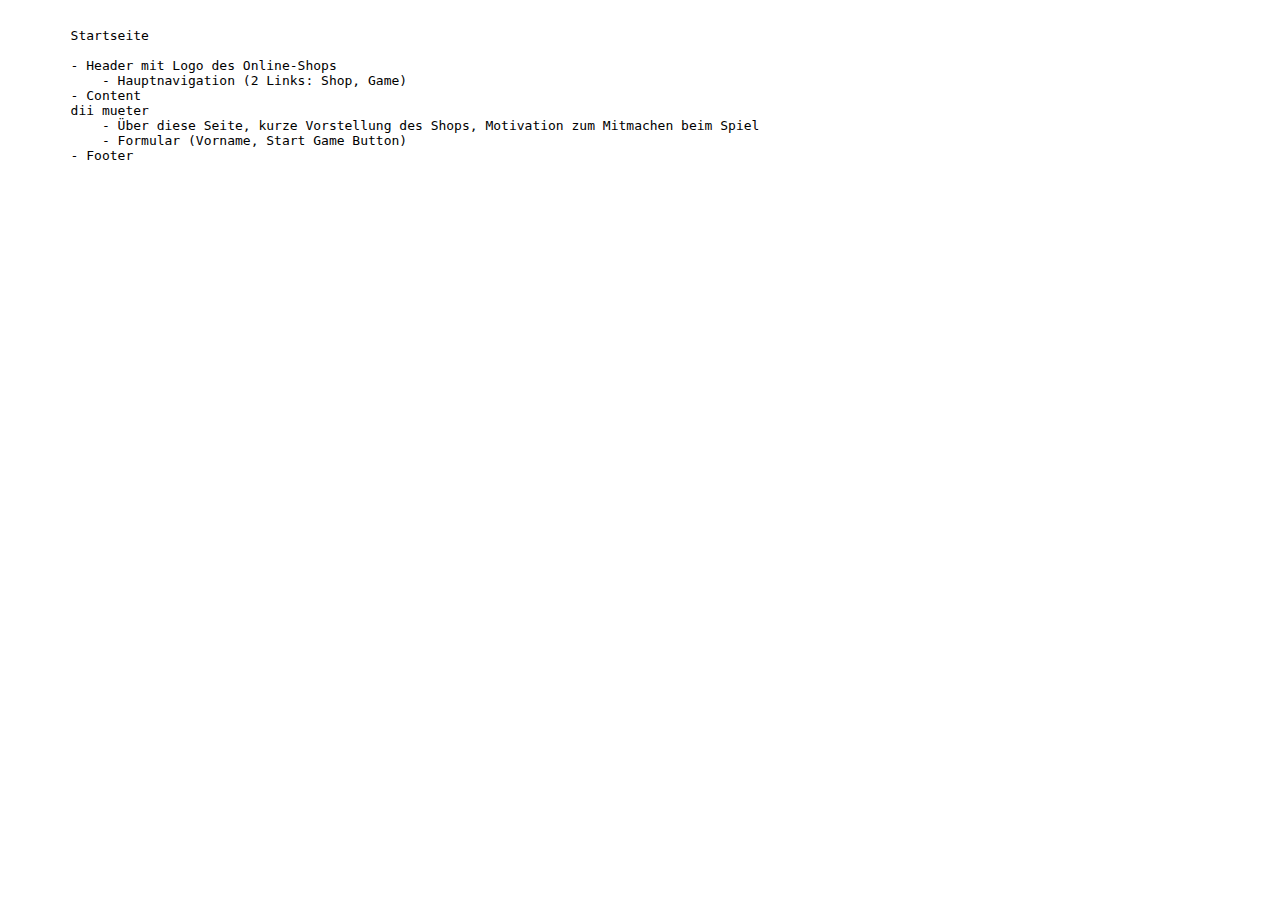
==== index.html @ 7c40cebf "Update index.html" ====
<!DOCTYPE html>
<html lang="en">

  <head>
    <meta charset="UTF-8">
    <meta name="viewport" content="width=device-width, initial-scale=1.0">
    <title>Online-Shop X</title>

  </head>

  <body>
    <pre> 
        Startseite 
        
        - Header mit Logo des Online-Shops 
            - Hauptnavigation (2 Links: Shop, Game)
        - Content 
        dii mueter
            - Über diese Seite, kurze Vorstellung des Shops, Motivation zum Mitmachen beim Spiel
            - Formular (Vorname, Start Game Button) 
        - Footer
        
    </pre>         


  </body>

</html>
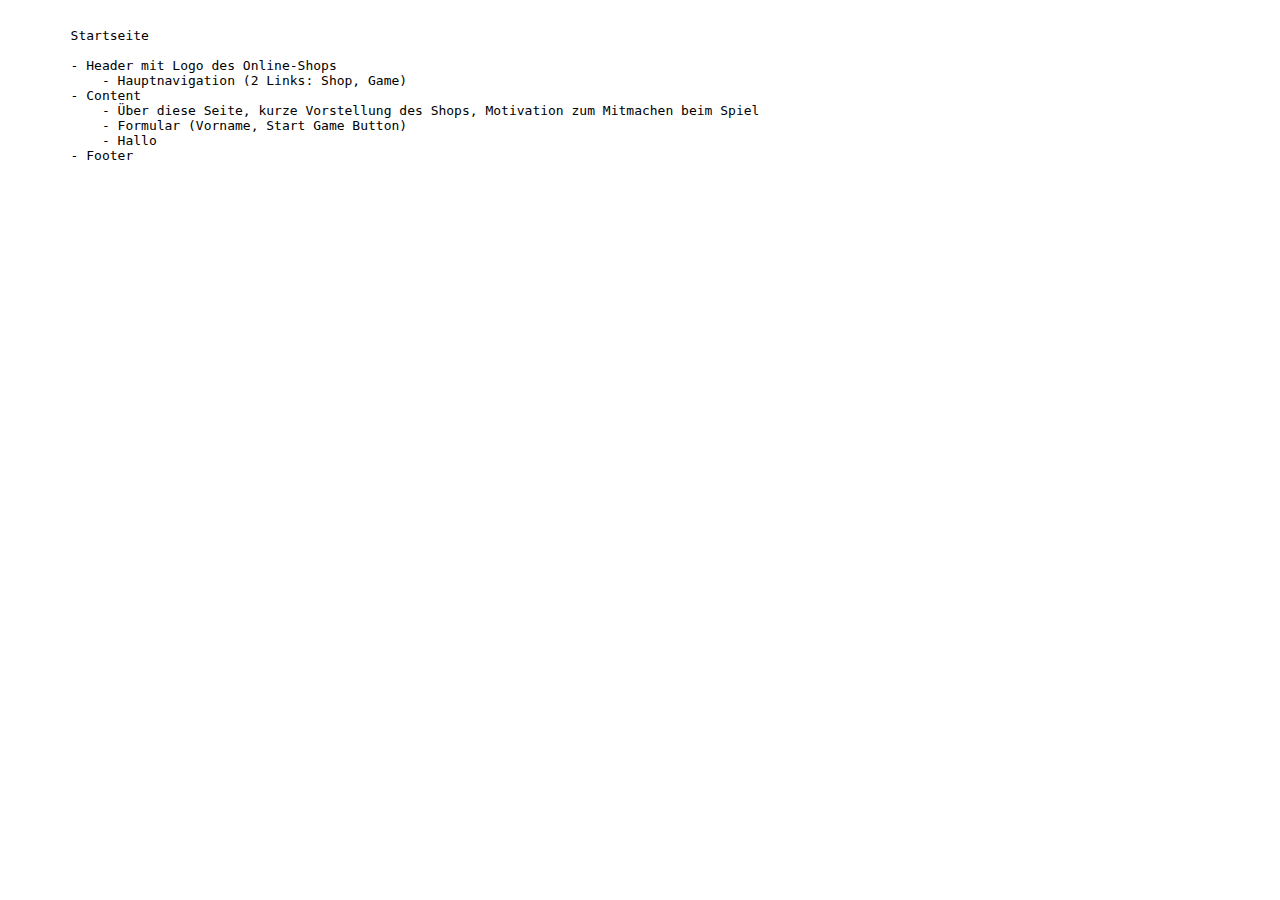
==== commit 963000e0: "Update index.html" ====
--- a/index.html
+++ b/index.html
@@ -16,9 +16,9 @@
         - Header mit Logo des Online-Shops 
             - Hauptnavigation (2 Links: Shop, Game)
         - Content 
-        dii mueter
             - Über diese Seite, kurze Vorstellung des Shops, Motivation zum Mitmachen beim Spiel
             - Formular (Vorname, Start Game Button) 
+            - Hallo 
         - Footer
         
     </pre>         
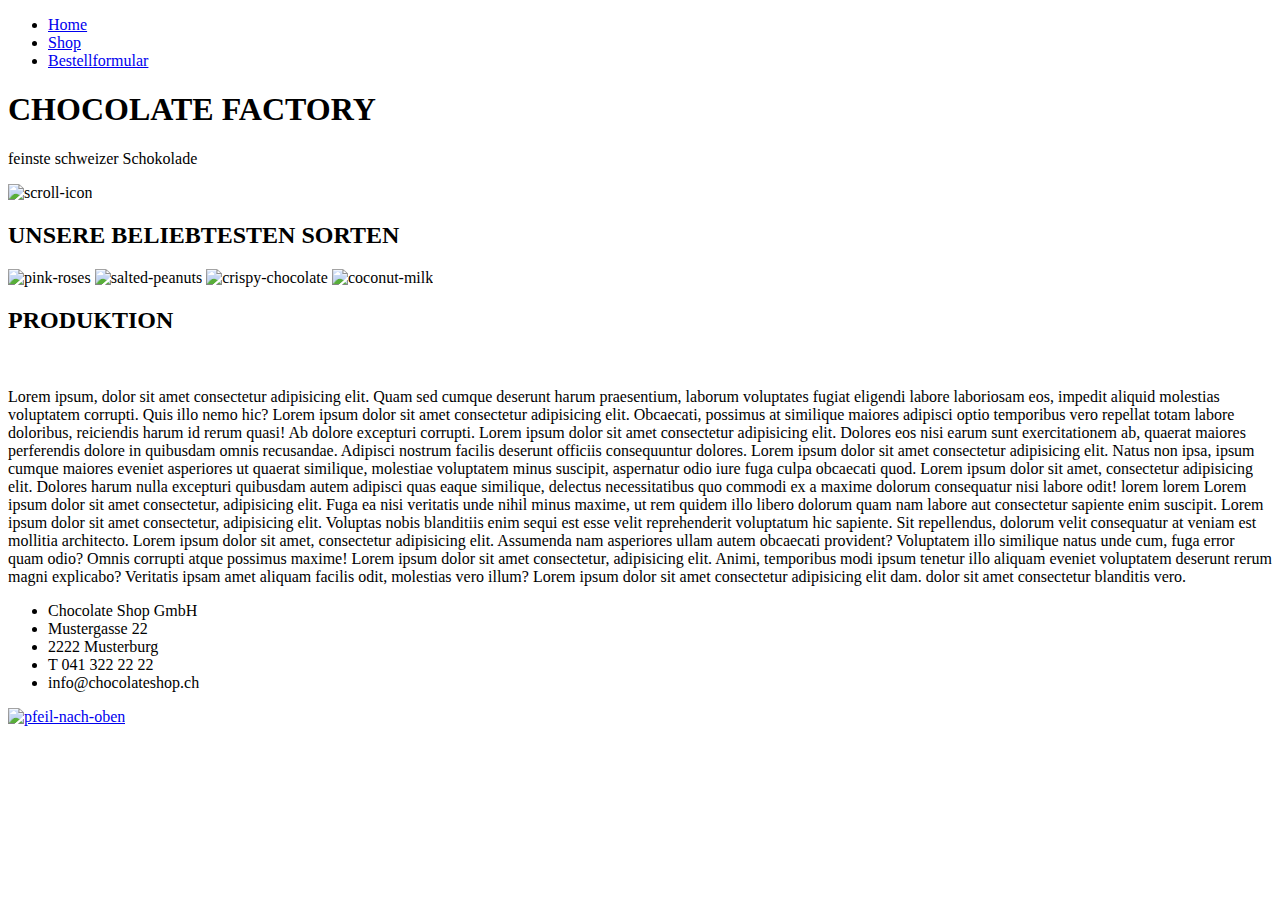
==== commit 8758cc5e: "Update index.html" ====
--- a/index.html
+++ b/index.html
@@ -1,32 +1,95 @@
+<!DOCTYPE html>
+<html lang="de">
 
-<!DOCTYPE html>
-<html lang="en">
+<head>
+    <meta charset="UTF-8">
+    <meta http-equiv="X-UA-Compatible" content="IE=edge">
+    <meta name="viewport" content="width=device-width, initial-scale=1.0">
+    <!--Verlinkung des CSS files-->
+    <link href="CSS/style.css" rel="stylesheet">
+    <title>Chocolate Shop</title>
+</head>
 
-  <head>
-    <meta charset="UTF-8">
-    <meta name="viewport" content="width=device-width, initial-scale=1.0">
-    <title>Online-Shop X</title>
+<body>
+    <!--Aufbau des Headers-->
+    <header>
 
-  </head>
+        <!--Aufbau der Navigation-->
+        <nav class="navigation">
+            <ul class="navigation-liste">
+                <li><a href="index.html" id="hier">Home</a></li>
+                <li><a href="shop.html">Shop</a></li>
+                <li><a href="formular.html">Bestellformular</a></li>
+            </ul>
+        </nav>
+        <h1>CHOCOLATE FACTORY</h1>
+        <p>feinste schweizer Schokolade</p>
 
-  <body>
-    <pre> 
-        Startseite 
-        
-        - Header mit Logo des Online-Shops 
-            - Hauptnavigation (2 Links: Shop, Game)
-        - Content 
-            - Über diese Seite, kurze Vorstellung des Shops, Motivation zum Mitmachen beim Spiel
-            - Formular (Vorname, Start Game Button) 
-            - Hallo 
-        - Footer
-        
-    </pre>         
+        <img class="pfeil-icon" src="Bilder/scroll-icon.png" alt="scroll-icon" title="nach unten scrollen">
+    </header>
 
+    <!--Aufbau der Sortenvorschau-->
+    <section id="sorten-vorschau">
+        <h2>UNSERE BELIEBTESTEN SORTEN</h2>
+        <div class="sorten-vorschau-inhalt">
+            <img class="bild-bestseller" src="Bilder/pink-rose.png" alt="pink-roses" title="Pink Roses">
+            <img class="bild-bestseller" src="Bilder/salted-peanuts.png" alt="salted-peanuts" title="Salted Peanuts">
+            <img class="bild-bestseller" src="Bilder/crispy-chocolat.png" alt="crispy-chocolate" title="Crispy Chocolate">
+            <img class="bild-bestseller" src="Bilder/coconut-milk.png" alt="coconut-milk" title="Coconut Milk">
+        </div>
+    </section>
 
-  </body>
+    <!--Inhalt des Produktion-Texts auf der Startseite-->
+    <div class="produktion">
+        <h2>PRODUKTION</h2><br>
+        <p>
+            Lorem ipsum, dolor sit amet consectetur adipisicing elit. Quam sed cumque deserunt harum praesentium,
+            laborum voluptates fugiat eligendi labore laboriosam eos, impedit aliquid molestias voluptatem corrupti.
+            Quis illo nemo hic? Lorem ipsum dolor sit amet consectetur adipisicing elit. Obcaecati, possimus at
+            similique
+            maiores adipisci optio temporibus vero repellat totam labore doloribus, reiciendis harum id rerum quasi!
+            Ab dolore excepturi corrupti. Lorem ipsum dolor sit amet consectetur adipisicing elit. Dolores eos nisi
+            earum sunt exercitationem ab, quaerat maiores perferendis dolore in quibusdam omnis recusandae. Adipisci
+            nostrum facilis deserunt officiis consequuntur dolores. Lorem ipsum dolor sit amet consectetur adipisicing
+            elit.
+            Natus non ipsa, ipsum cumque maiores eveniet asperiores ut quaerat similique, molestiae voluptatem minus
+            suscipit,
+            aspernatur odio iure fuga culpa obcaecati quod. Lorem ipsum dolor sit amet, consectetur adipisicing elit.
+            Dolores harum nulla excepturi quibusdam autem adipisci quas eaque similique, delectus necessitatibus quo
+            commodi ex a maxime dolorum consequatur nisi labore odit! lorem lorem Lorem ipsum dolor sit amet
+            consectetur,
+            adipisicing elit. Fuga ea nisi veritatis unde nihil minus maxime, ut rem quidem illo libero dolorum quam nam
+            labore aut consectetur sapiente enim suscipit. Lorem ipsum dolor sit amet consectetur, adipisicing elit.
+            Voluptas
+            nobis blanditiis enim sequi est esse velit reprehenderit voluptatum hic sapiente. Sit repellendus, dolorum
+            velit consequatur at veniam est mollitia architecto. Lorem ipsum dolor sit amet, consectetur adipisicing
+            elit.
+            Assumenda nam asperiores ullam autem obcaecati provident? Voluptatem illo similique natus unde cum, fuga
+            error
+            quam odio? Omnis corrupti atque possimus maxime! Lorem ipsum dolor sit amet consectetur, adipisicing elit.
+            Animi,
+            temporibus modi ipsum tenetur illo aliquam eveniet voluptatem deserunt rerum magni explicabo? Veritatis
+            ipsam
+            amet aliquam facilis odit, molestias vero illum? Lorem ipsum dolor sit amet consectetur adipisicing elit
+            dam.
+            dolor sit amet consectetur blanditis vero.
+        </p>
+    </div>
+
+    <!--Aufbau des Footers-->
+    <footer class="footerinhalt">
+        <ul class="footer-adresse">
+            <li>Chocolate Shop GmbH</li>
+            <li>Mustergasse 22</li>
+            <li>2222 Musterburg</li>
+            <li>T 041 322 22 22</li>
+            <li class="email-footer">info@chocolateshop.ch</li>
+        </ul>
+
+        <!--Icon unten Rechts im Footer um mit einem Klick wieder nach Oben zu gelangen-->
+        <a href="#top" class="pfeil-nach-oben"><img class="pfeil-nach-oben-bild" src="Bilder/pfeil-nach-oben.png"
+                alt="pfeil-nach-oben" title="nach oben"></a>
+    </footer>
+</body>
 
 </html>
-
-
- 
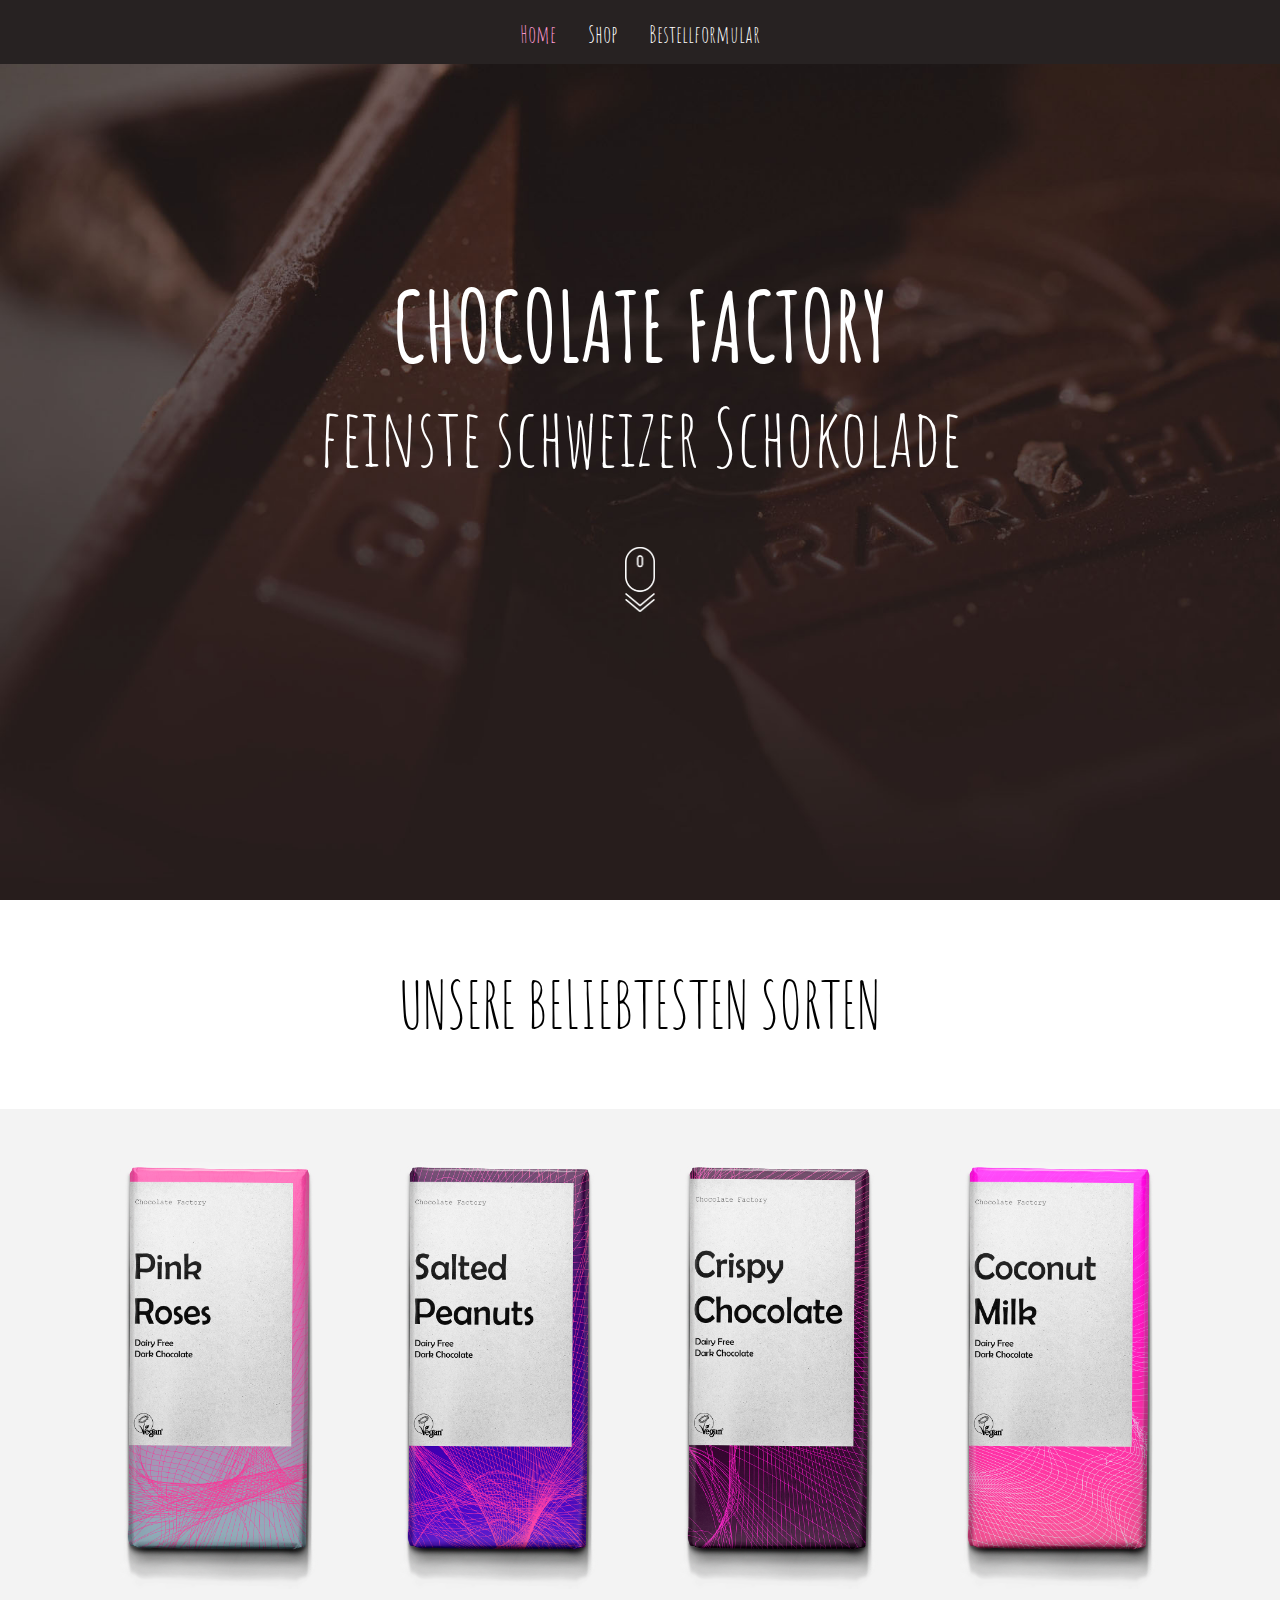
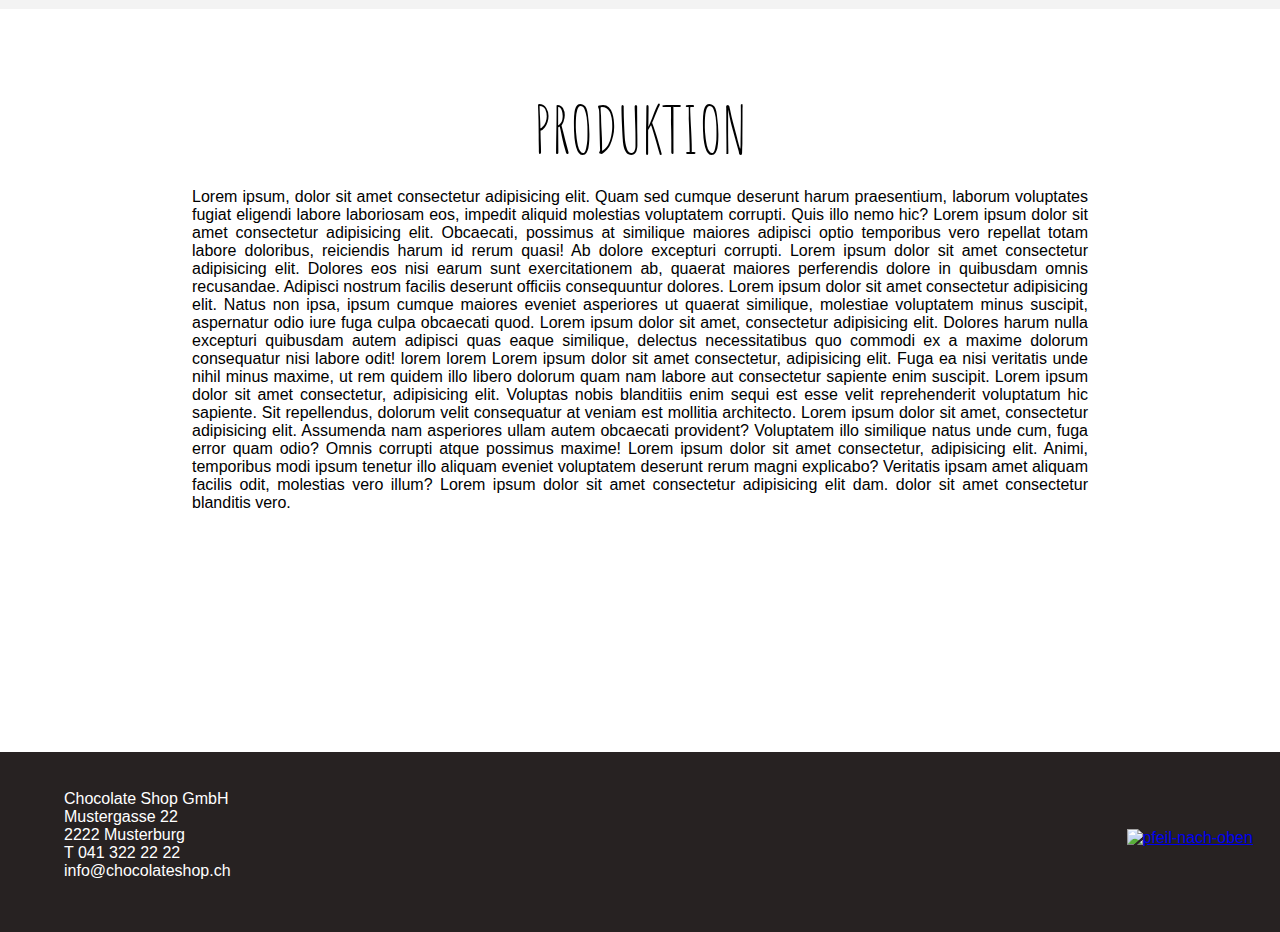
==== commit 53709cec: "Update index.html" ====
--- a/index.html
+++ b/index.html
@@ -6,7 +6,7 @@
     <meta http-equiv="X-UA-Compatible" content="IE=edge">
     <meta name="viewport" content="width=device-width, initial-scale=1.0">
     <!--Verlinkung des CSS files-->
-    <link href="CSS/style.css" rel="stylesheet">
+    <link href="assets/css/style.css" rel="stylesheet">
     <title>Chocolate Shop</title>
 </head>
 
@@ -25,17 +25,17 @@
         <h1>CHOCOLATE FACTORY</h1>
         <p>feinste schweizer Schokolade</p>
 
-        <img class="pfeil-icon" src="Bilder/scroll-icon.png" alt="scroll-icon" title="nach unten scrollen">
+        <img class="pfeil-icon" src="assets/Bilder/scroll-icon.png" alt="scroll-icon" title="nach unten scrollen">
     </header>
 
     <!--Aufbau der Sortenvorschau-->
     <section id="sorten-vorschau">
         <h2>UNSERE BELIEBTESTEN SORTEN</h2>
         <div class="sorten-vorschau-inhalt">
-            <img class="bild-bestseller" src="Bilder/pink-rose.png" alt="pink-roses" title="Pink Roses">
-            <img class="bild-bestseller" src="Bilder/salted-peanuts.png" alt="salted-peanuts" title="Salted Peanuts">
-            <img class="bild-bestseller" src="Bilder/crispy-chocolat.png" alt="crispy-chocolate" title="Crispy Chocolate">
-            <img class="bild-bestseller" src="Bilder/coconut-milk.png" alt="coconut-milk" title="Coconut Milk">
+            <img class="bild-bestseller" src="assets/Bilder/pink-rose.png" alt="pink-roses" title="Pink Roses">
+            <img class="bild-bestseller" src="assets/Bilder/salted-peanuts.png" alt="salted-peanuts" title="Salted Peanuts">
+            <img class="bild-bestseller" src="assets/Bilder/crispy-chocolat.png" alt="crispy-chocolate" title="Crispy Chocolate">
+            <img class="bild-bestseller" src="assets/Bilder/coconut-milk.png" alt="coconut-milk" title="Coconut Milk">
         </div>
     </section>
 
@@ -87,7 +87,7 @@
         </ul>
 
         <!--Icon unten Rechts im Footer um mit einem Klick wieder nach Oben zu gelangen-->
-        <a href="#top" class="pfeil-nach-oben"><img class="pfeil-nach-oben-bild" src="Bilder/pfeil-nach-oben.png"
+        <a href="#top" class="pfeil-nach-oben"><img class="pfeil-nach-oben-bild" src="assets/Bilder/pfeil-nach-oben.png"
                 alt="pfeil-nach-oben" title="nach oben"></a>
     </footer>
 </body>
--- a/assets/css/style.css
+++ b/assets/css/style.css
@@ -0,0 +1,511 @@
+/*importierte Schriftart*/
+@import url('https://fonts.googleapis.com/css2?family=Amatic+SC&family=Tangerine&display=swap');
+
+/*Grundlegendes Styling wenn nichts anderes definiert wird*/
+*{
+    font-family: 'Segoe UI', Tahoma, Geneva, Verdana, sans-serif;
+    margin: 0;
+    padding: 0;
+    border: none;
+}
+
+/*Styling der Titel*/
+h1{
+    font-size: 6rem;
+    font-family: 'Amatic SC', cursive;
+}
+
+h2{
+    font-size: 4rem;
+    font-family: 'Amatic SC', cursive;
+    font-weight: lighter;
+}
+
+/*Styling des Headers*/
+header{
+    background-image: url(../Bilder/titelbild2.jpg);
+    color: white;
+    text-align: center;
+    background-size: cover;
+    height: 1500px;
+}
+
+header h1 {
+    padding-top: 300px;
+}
+
+header p{
+    font-size: 5rem;
+    font-family: 'Amatic SC', cursive;
+}
+
+.pfeil-icon{
+    padding-top: 60px;
+    width: 30px;
+    height: 65px;
+}
+
+/*Styling der Navigation*/
+
+.navigation{
+    position: sticky;
+    top: 0;
+}
+
+.navigation-liste{
+    display: flex;
+    justify-content: center;
+    background-color: rgb(39, 34, 34);
+    height: 4rem;
+}
+
+
+.navigation-liste li{
+    list-style: none;
+    margin-top: 1.2rem;
+    font-size: 1.5rem;
+}
+
+.navigation-liste a{
+    text-decoration: none;
+    text-align: right;
+    color: white;
+    font-family: 'Amatic SC', cursive;
+    padding: 0 1rem 0 1rem
+}
+
+.navigation-liste a:hover{
+    color: rgb(255, 73, 173);
+}
+
+#hier{
+    color: rgb(255, 154, 210)
+}
+
+/*Styling der Sorten Vorschau*/
+#sorten-vorschau h2{
+    padding: 4rem;
+    text-align: center;
+}
+
+.sorten-vorschau-inhalt{
+    display: flex;
+    flex-direction: row;
+    justify-content: center;
+    background-color: #f3f3f3;
+    height: 500px;
+}
+
+.sorten-vorschau-inhalt > img{
+    background-color: #f3f3f3;
+    color: white;    
+    text-align: center;
+    font-size: 30px;
+}
+
+.bild-bestseller{
+    width: 200px;
+    height: 430px;
+    padding: 50px 40px 0 40px;
+}
+
+/*Styling des Produktion-Textes*/
+.produktion{
+    margin: 50px 25% 50% 25%;
+}
+
+.produktion h2{
+    text-align: center;
+    margin-top: 5rem;
+}
+
+.produktion p{
+    text-align: justify;
+}
+
+/*Styling des Footers*/
+.footerinhalt{
+    color: white;
+    background-color: rgb(39, 34, 34);
+    height: 180px;
+    display: flex;
+    flex-direction: row;
+    margin-top: -750px;
+    padding-right: 0;
+}
+
+.footer-adresse{
+    padding: 2.4rem 0 0 4rem;
+}
+
+.footerinhalt li{
+    list-style: none;
+}
+
+.pfeil-nach-oben{
+    padding-left: 80%;
+}
+
+.pfeil-nach-oben-bild{
+    padding-top: 4.8rem;
+    width: 35px;
+    height: 35px;
+}
+
+/*Responsive Design mit media queries*/
+@media screen and (max-width: 1899px){
+
+    header{
+        background-image: url(../Bilder/titelbild2.jpg);
+        color: white;
+        text-align: center;
+        background-size: cover;
+        height: 900px;
+    }
+
+    .produktion{
+        margin: 50px 20% 50% 20%;
+    }
+
+    header h1 {
+        padding-top: 200px;
+    }
+}
+
+
+@media screen and (max-width: 1680px){
+
+    .footerinhalt{
+        color: white;
+        background-color: rgb(39, 34, 34);
+        height: 180px;
+        display: flex;
+        flex-direction: row;
+        margin-top: -600px;
+        padding-right: 0;
+    }
+
+    .pfeil-nach-oben{
+        padding-left: 75%;
+    }
+
+    .produktion{
+        margin: 50px 15% 50% 15%;
+    }
+}
+
+@media screen and (max-width: 1358px){
+    .footerinhalt{
+        color: white;
+        background-color: rgb(39, 34, 34);
+        height: 180px;
+        display: flex;
+        flex-direction: row;
+        margin-top: -400px;
+        padding-right: 0;
+    }
+
+    .pfeil-nach-oben{
+        padding-left: 70%;
+    }
+}
+
+@media screen and (max-width: 1200px){
+    .sorten-vorschau-inhalt img{
+        width: 150px;
+        height: 300px;
+    }
+
+    .sorten-vorschau-inhalt{
+        display: flex;
+        flex-direction: row;
+        justify-content: center;
+        background-color: #f3f3f3;
+        height: 380px;
+    }
+}
+
+@media screen and (max-width: 1070px){
+
+    .pfeil-nach-oben{
+        padding-left: 65%;
+    }
+}
+
+@media screen and (max-width: 905px){
+
+    .pfeil-nach-oben{
+        padding-left: 60%;
+    }
+
+    .footerinhalt{
+        color: white;
+        background-color: rgb(39, 34, 34);
+        height: 180px;
+        display: flex;
+        flex-direction: row;
+        margin-top: -300px;
+        padding-right: 0;
+    }
+
+    .bild-bestseller{
+        width: 200px;
+        height: 430px;
+        padding: 50px 20px 0 20px;
+    }
+}
+
+@media screen and (max-width: 760px){
+    
+    .pfeil-nach-oben{
+        padding-left: 55%;
+    }
+
+    .footerinhalt{
+        color: white;
+        background-color: rgb(39, 34, 34);
+        height: 180px;
+        display: flex;
+        flex-direction: row;
+        margin-top: -200px;
+        padding-right: 0;
+    }
+
+    .bild-bestseller{
+        width: 200px;
+        height: 430px;
+        padding: 50px 40px 0 40px;
+    }
+
+    h1 {
+        font-size: 4rem;
+        font-family: 'Amatic SC', cursive;
+    }
+    
+    header p{
+        font-size: 3rem;
+        font-family: 'Amatic SC', cursive;
+    }
+
+    .produktion{
+        margin: 50px 10% 50% 10%;
+    }
+
+    .sorten-vorschau-inhalt{
+        display: flex;
+        flex-direction: row;
+        justify-content: center;
+        background-color: #f3f3f3;
+        height: 800px;
+        flex-wrap: wrap;
+    }
+
+    h2{
+        font-size: 3rem;
+        font-family: 'Amatic SC', cursive;
+        font-weight: lighter;
+    }
+}
+
+@media screen and (max-width: 666px){
+
+    .pfeil-nach-oben{
+        padding-left: 47%;
+    }
+}
+
+@media screen and (max-width: 539px){
+
+    .pfeil-nach-oben{
+        padding-left: 35%;
+    }
+
+    .bild-bestseller{
+        width: 200px;
+        height: 430px;
+        padding: 50px 30px 0 30px;
+    }
+
+}
+
+@media screen and (max-width: 450px){
+    .produktion p{
+        text-align: justify;
+        font-size: smaller;
+    }
+
+    .navigation-liste a{
+        font-size: 18px;
+    }
+
+    .pfeil-nach-oben{
+        padding-left: 25%;
+    }
+
+    .bild-bestseller{
+        width: 200px;
+        height: 430px;
+        padding: 50px 10px 0 10px;
+    }
+
+    .footerinhalt{
+        color: white;
+        background-color: rgb(39, 34, 34);
+        height: 180px;
+        display: flex;
+        flex-direction: row;
+        margin-top: -100px;
+        padding-right: 0;
+    }
+
+    h1 {
+        font-size: 3.5rem;
+        font-family: 'Amatic SC', cursive;
+    }
+    
+    header p{
+        font-size: 2.5rem;
+        font-family: 'Amatic SC', cursive;
+    }
+
+    h2{
+        font-size: 2.5rem;
+        font-family: 'Amatic SC', cursive;
+        font-weight: lighter;
+    }
+
+    header{
+        background-image: url(../Bilder/titelbild2.jpg);
+        color: white;
+        text-align: center;
+        background-size: cover;
+        height: 823px;
+    }
+
+    header h1 {
+        padding-top: 230px;
+    }
+
+    
+}
+
+@media screen and (max-width: 380px){
+    .footer-adresse{
+        padding: 2.4rem 0 0 2rem;
+    }
+
+    .bild-bestseller{
+        width: 200px;
+        height: 430px;
+        padding: 50px 5px 0 5px;
+    }
+
+    h1 {
+        font-size: 3rem;
+        font-family: 'Amatic SC', cursive;
+    }
+    
+    header p{
+        font-size: 2rem;
+        font-family: 'Amatic SC', cursive;
+    }
+
+    h2{
+        font-size: 2rem;
+        font-family: 'Amatic SC', cursive;
+        font-weight: lighter;
+    }
+
+    header{
+        background-image: url(../Bilder/titelbild2.jpg);
+        color: white;
+        text-align: center;
+        background-size: cover;
+        height: 667px;
+    }
+
+    header h1 {
+        padding-top: 190px;
+    }
+
+    .navigation-liste a{
+        padding: 0 0.5rem 0 0.5rem;
+    }
+}
+
+@media screen and (max-width: 330px){
+    .navigation-liste a{
+        font-size: 15px;
+    }
+}
+
+@media screen and (max-width: 320px){
+
+    .pfeil-nach-oben{
+        padding-left: 12%;
+    }
+
+    header{
+        background-image: url(../Bilder/titelbild2.jpg);
+        color: white;
+        text-align: center;
+        background-size: cover;
+        height: 568px;
+    }
+
+    header h1 {
+        padding-top: 150px;
+    }
+}
+
+@media screen and (max-width: 319px){
+
+    .bild-bestseller{
+        width: 200px;
+        height: 430px;
+        padding: 20px 10px 0 10px;
+    }
+
+    .sorten-vorschau-inhalt{
+        display: flex;
+        flex-direction: row;
+        justify-content: center;
+        background-color: #f3f3f3;
+        height: 1300px;
+        flex-wrap: wrap;
+    }
+
+    h1 {
+        font-size: 2.7rem;
+        font-family: 'Amatic SC', cursive;
+    }
+    
+    header p{
+        font-size: 1.7rem;
+        font-family: 'Amatic SC', cursive;
+    }
+
+    h2{
+        font-size: 1.7rem;
+        font-family: 'Amatic SC', cursive;
+        font-weight: lighter;
+    }
+    
+    .navigation-liste li{
+        list-style: none;
+        margin-top: 2rem;
+        font-size: 1.2rem;
+    }
+
+    header{
+        background-image: url(../Bilder/titelbild2.jpg);
+        color: white;
+        text-align: center;
+        background-size: cover;
+        height: 653px;
+    }
+
+    header h1 {
+        padding-top: 200px;
+    }
+}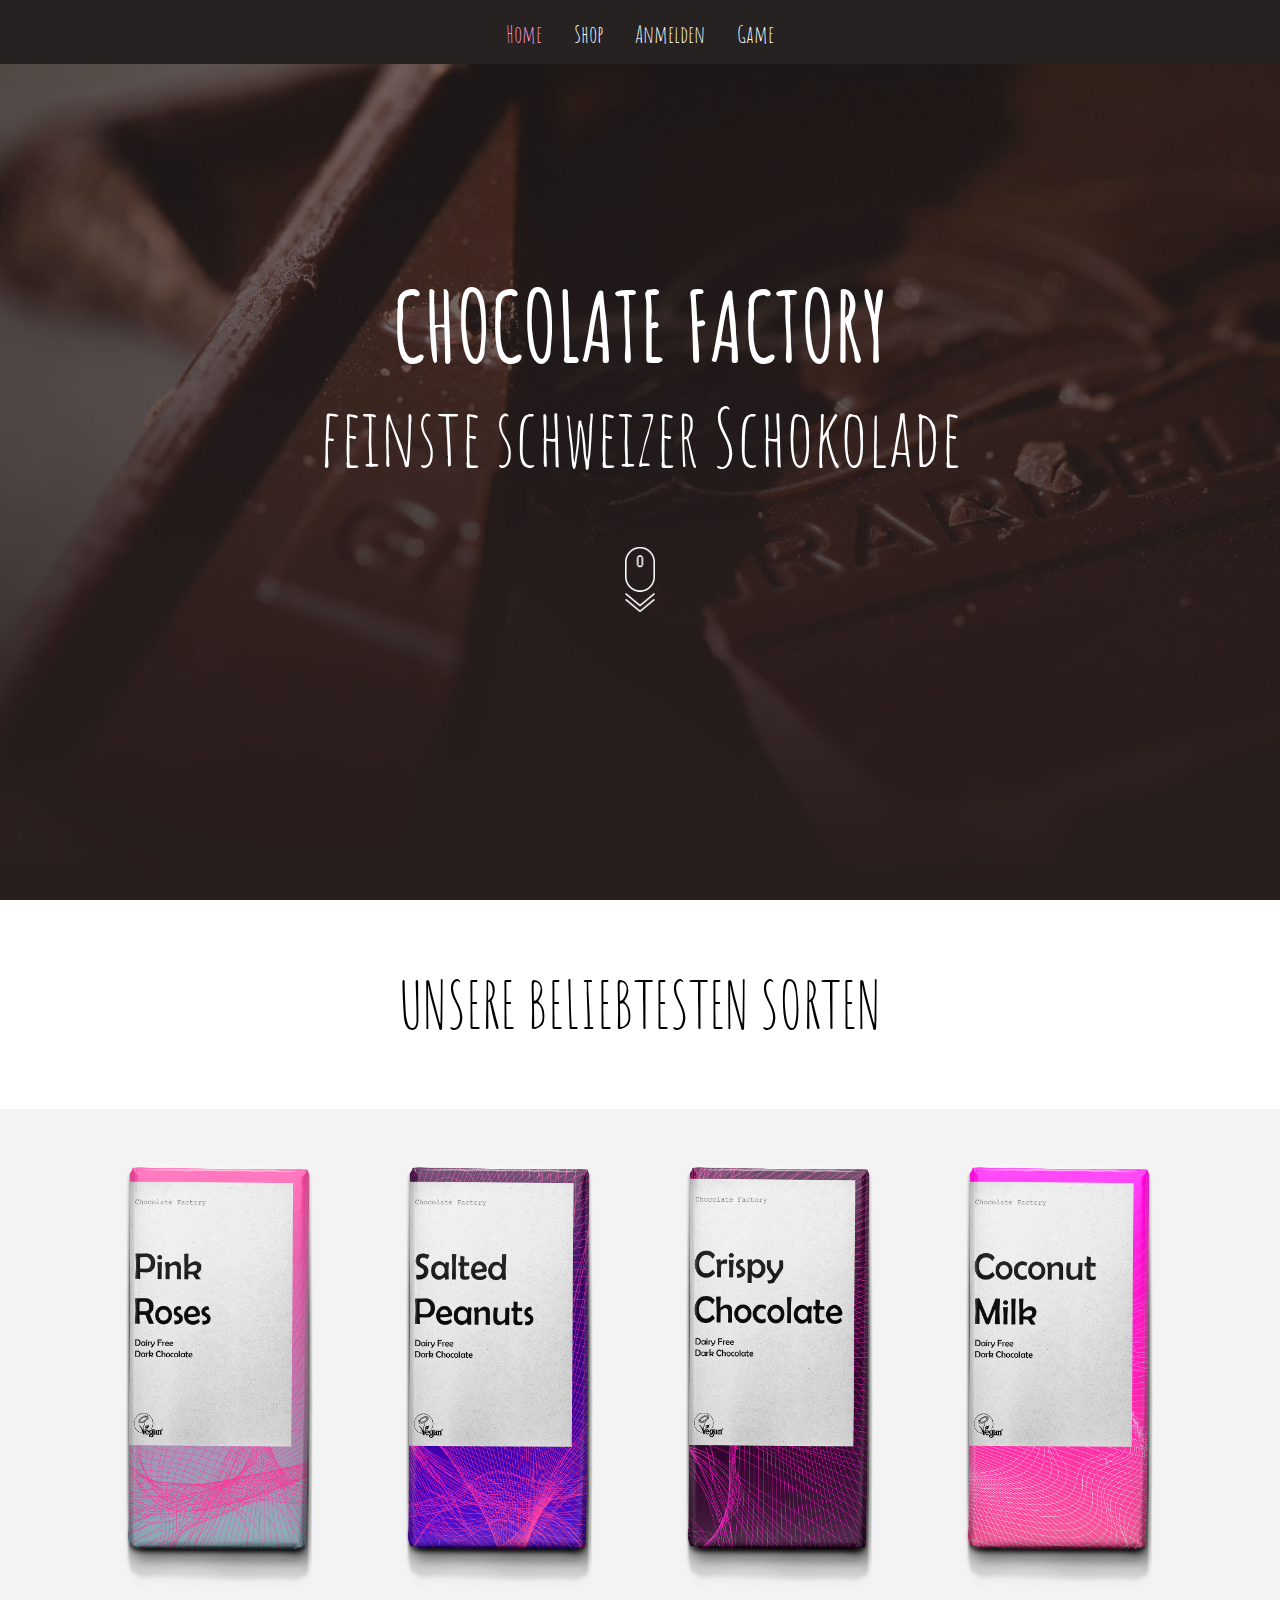
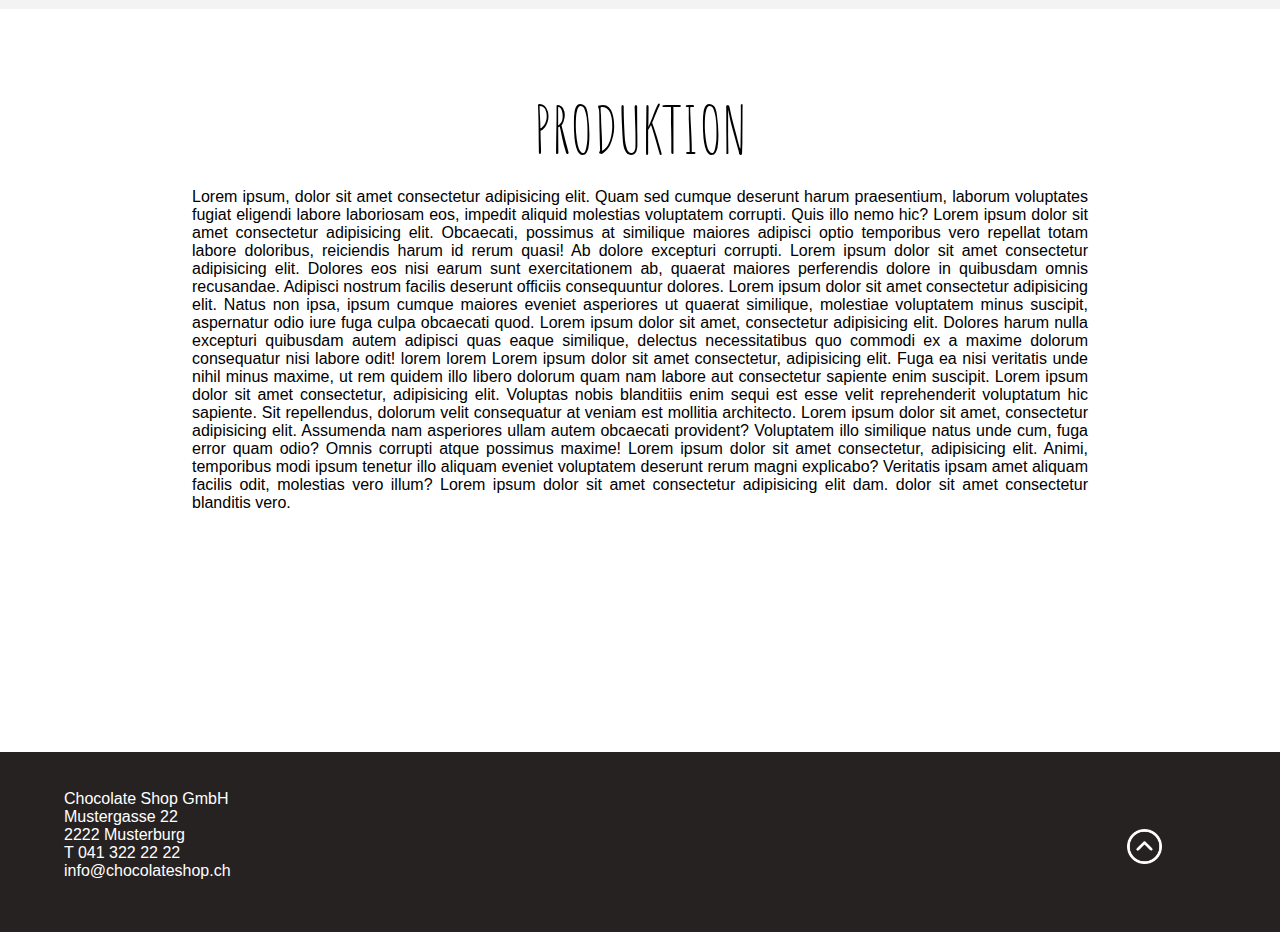
==== commit fe495e9f: "Update index.html" ====
--- a/index.html
+++ b/index.html
@@ -19,7 +19,8 @@
             <ul class="navigation-liste">
                 <li><a href="index.html" id="hier">Home</a></li>
                 <li><a href="shop.html">Shop</a></li>
-                <li><a href="formular.html">Bestellformular</a></li>
+                <li><a href="formular.html">Anmelden</a></li>
+                <li><a href="game.html">Game</a></li>
             </ul>
         </nav>
         <h1>CHOCOLATE FACTORY</h1>
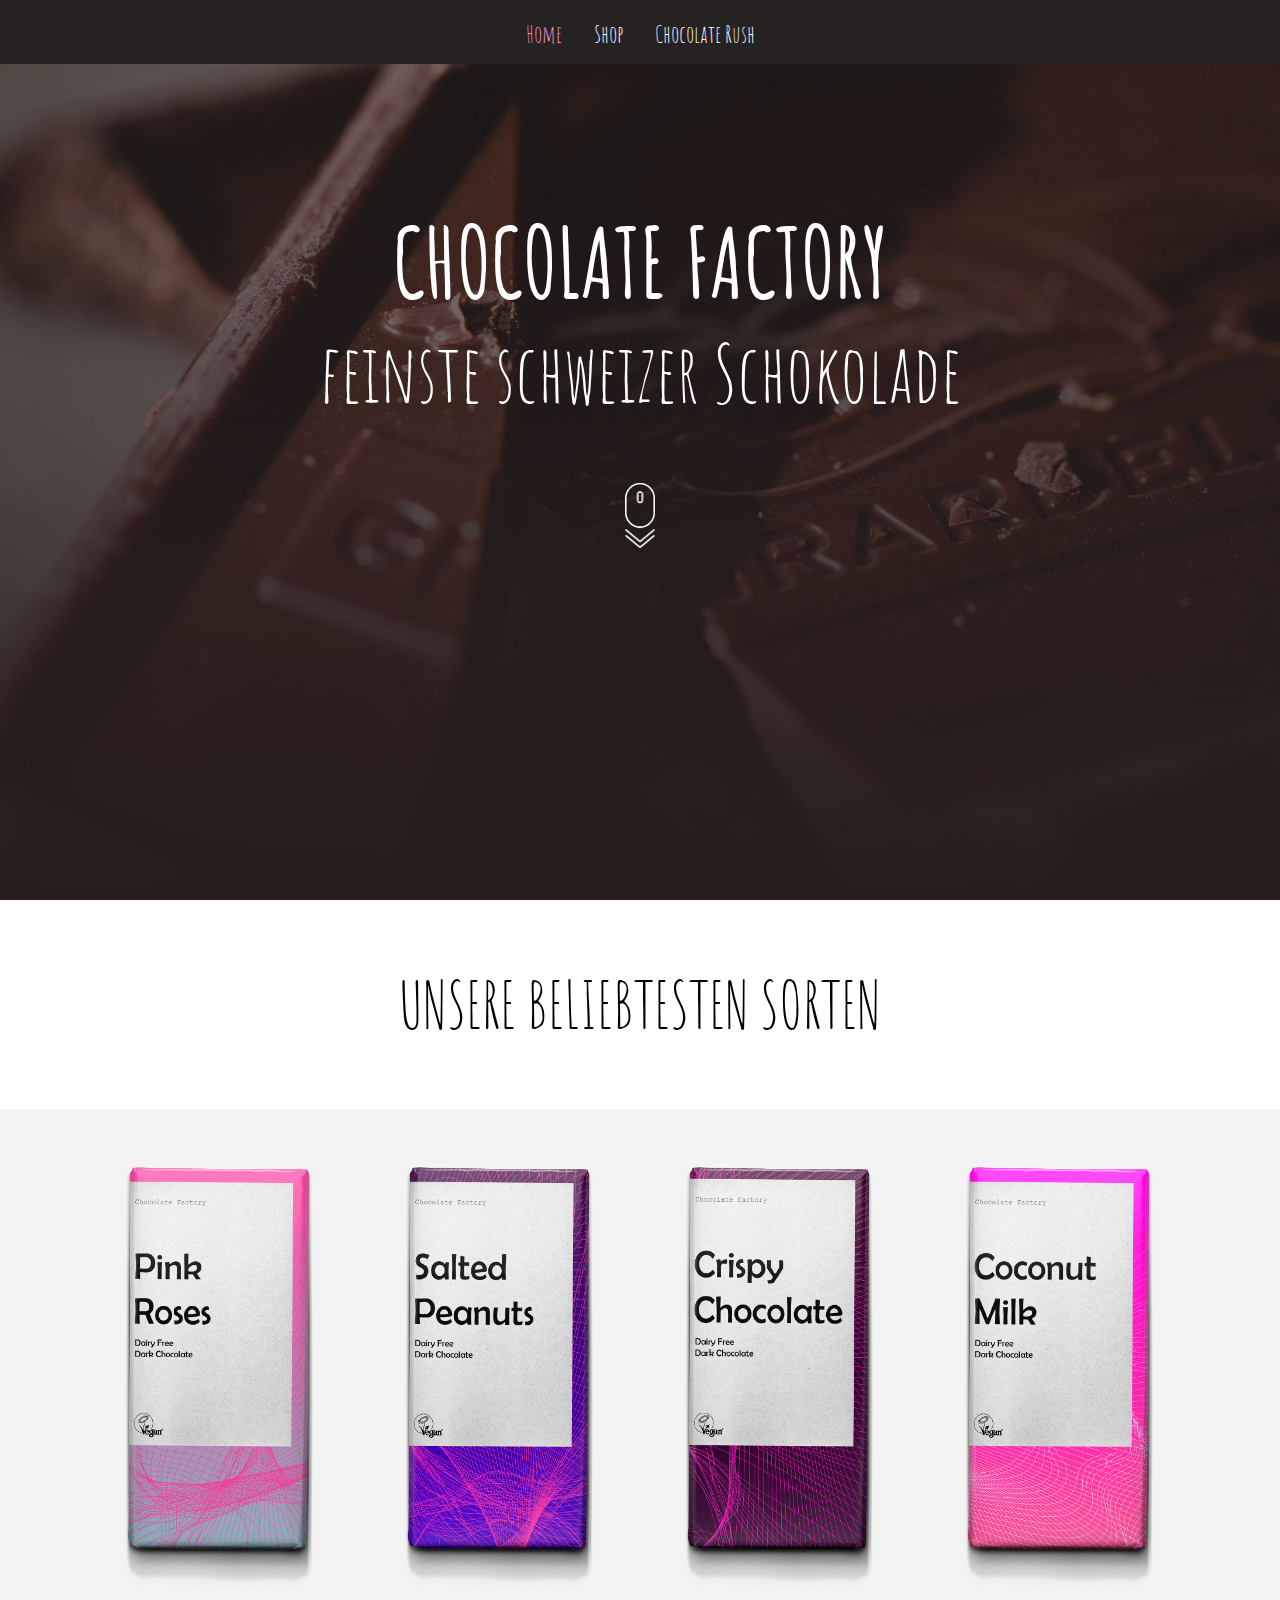
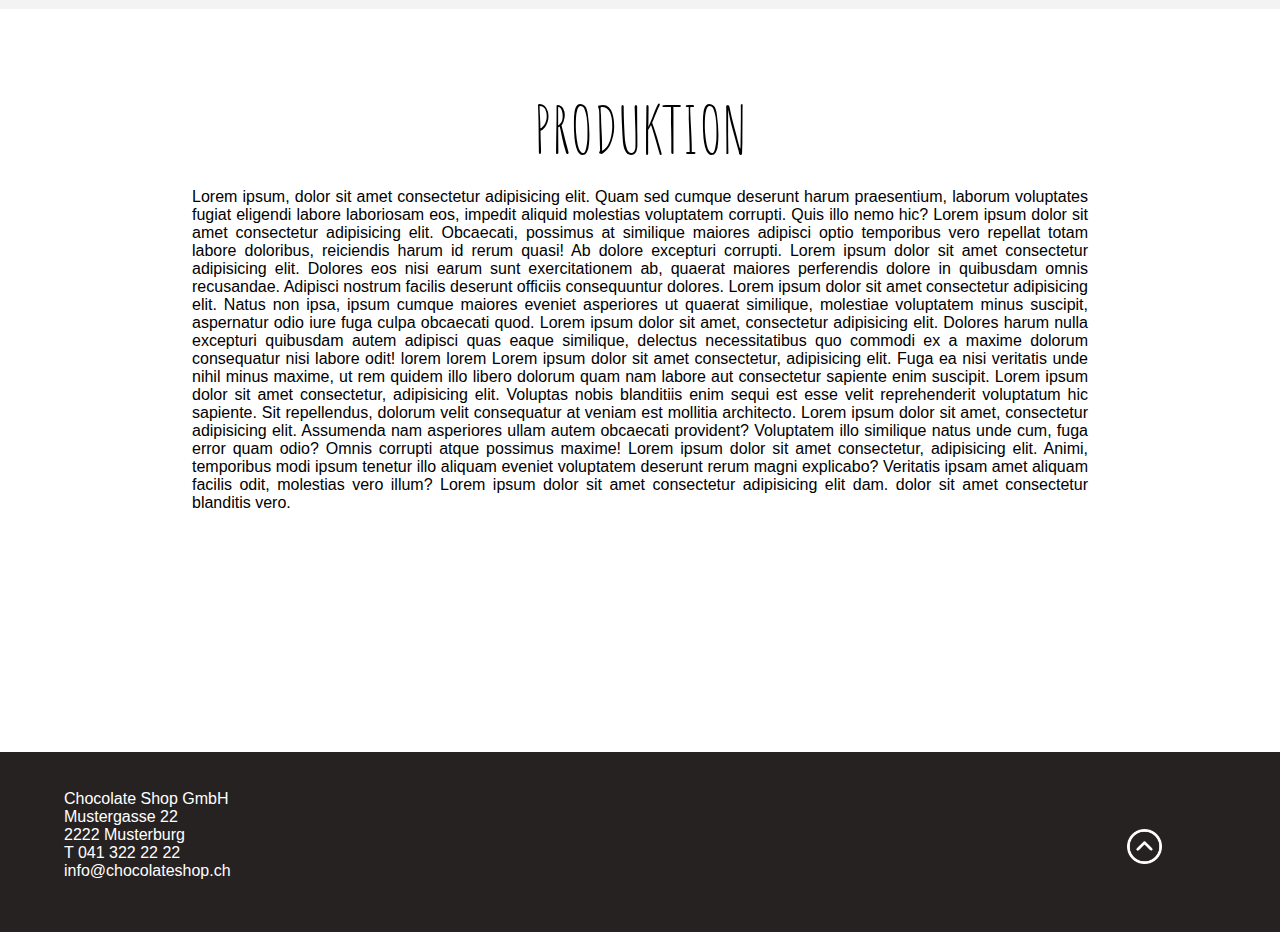
==== commit d4f15f9a: "Update index.html" ====
--- a/index.html
+++ b/index.html
@@ -19,8 +19,9 @@
             <ul class="navigation-liste">
                 <li><a href="index.html" id="hier">Home</a></li>
                 <li><a href="shop.html">Shop</a></li>
-                <li><a href="formular.html">Anmelden</a></li>
-                <li><a href="game.html">Game</a></li>
+                <!--Weiterleitung an Anmelde Seite bevor Besucher zu game kommt-->
+                <li><a href="formular.html">Chocolate Rush</a></li>
+                <!--<li><a href="game.html">Chocolate Rush</a></li>-->
             </ul>
         </nav>
         <h1>CHOCOLATE FACTORY</h1>
--- a/assets/css/style.css
+++ b/assets/css/style.css
@@ -48,8 +48,9 @@
 /*Styling der Navigation*/
 
 .navigation{
-    position: sticky;
+    position: fixed;
     top: 0;
+    width: 100%;
 }
 
 .navigation-liste{
@@ -132,6 +133,8 @@
     flex-direction: row;
     margin-top: -750px;
     padding-right: 0;
+    bottom: 0;
+    width: 100%;
 }
 
 .footer-adresse{
@@ -508,4 +511,4 @@
     header h1 {
         padding-top: 200px;
     }
-}+}
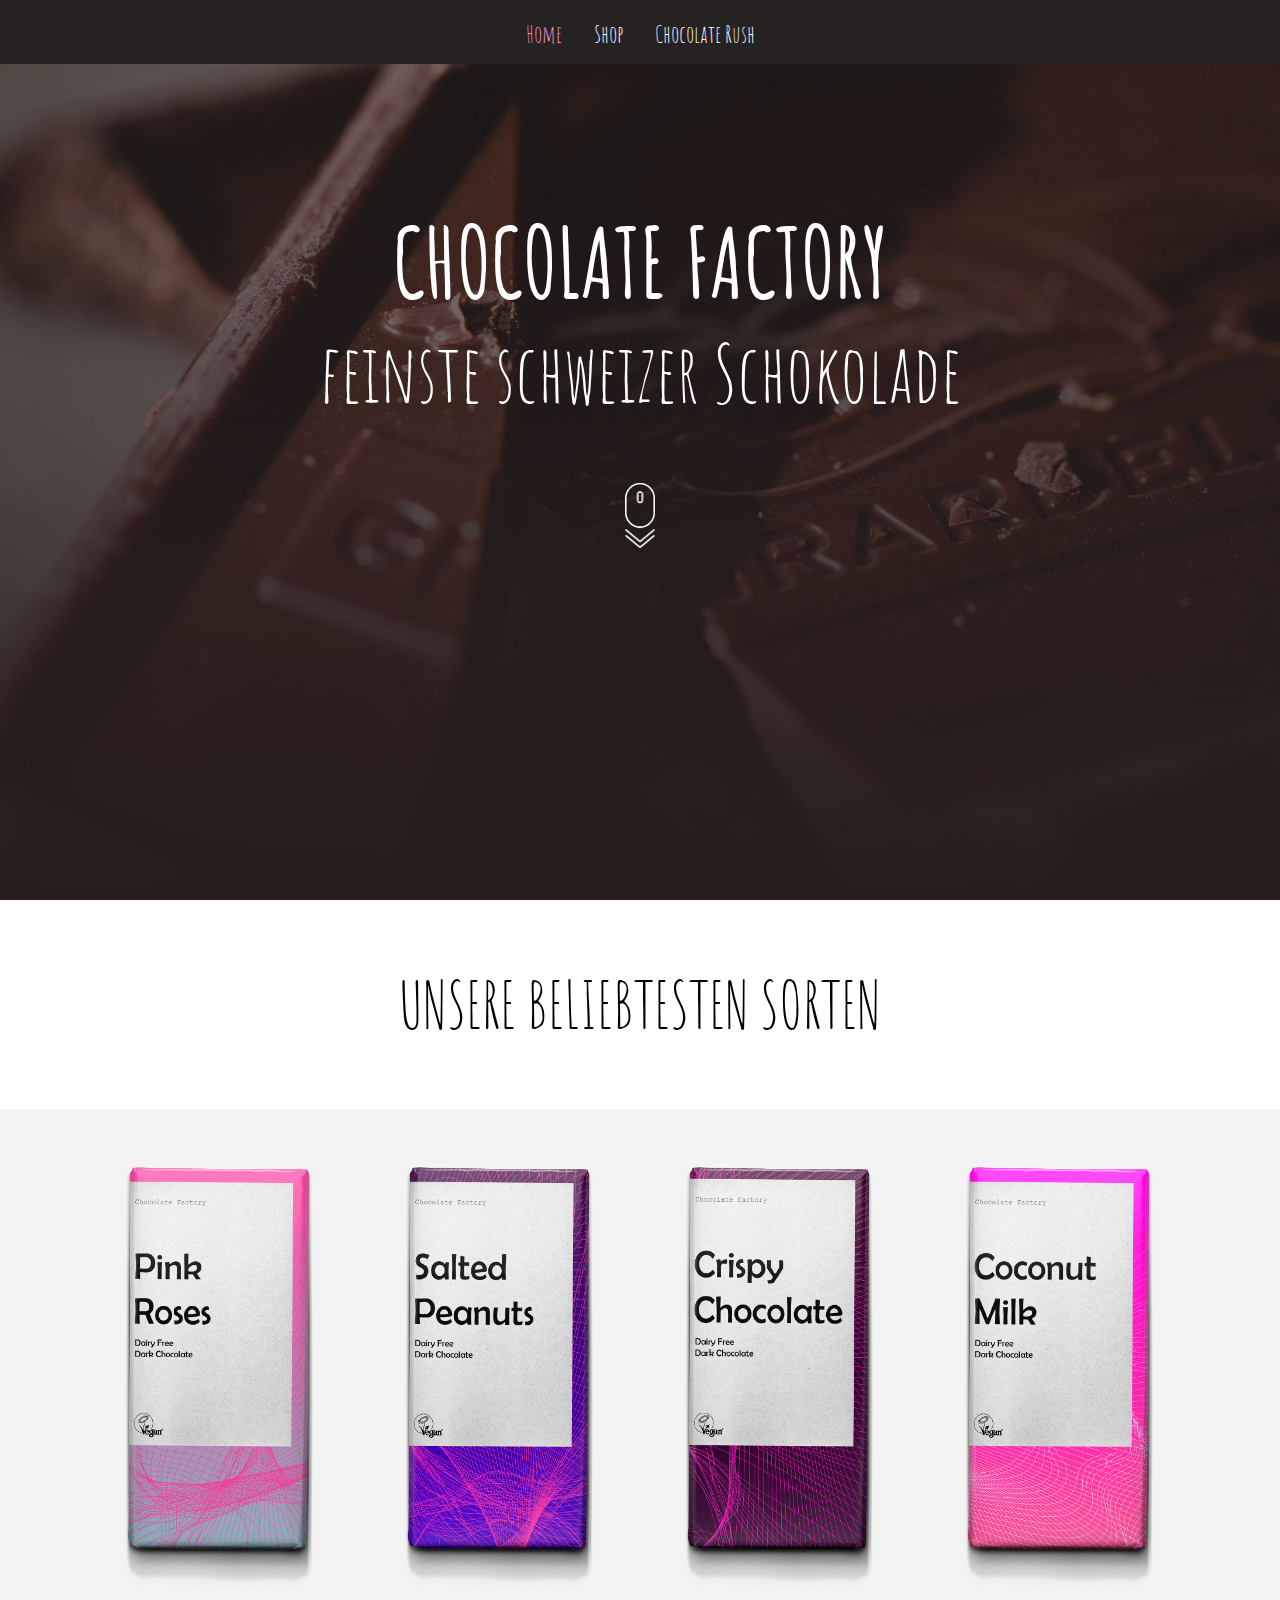
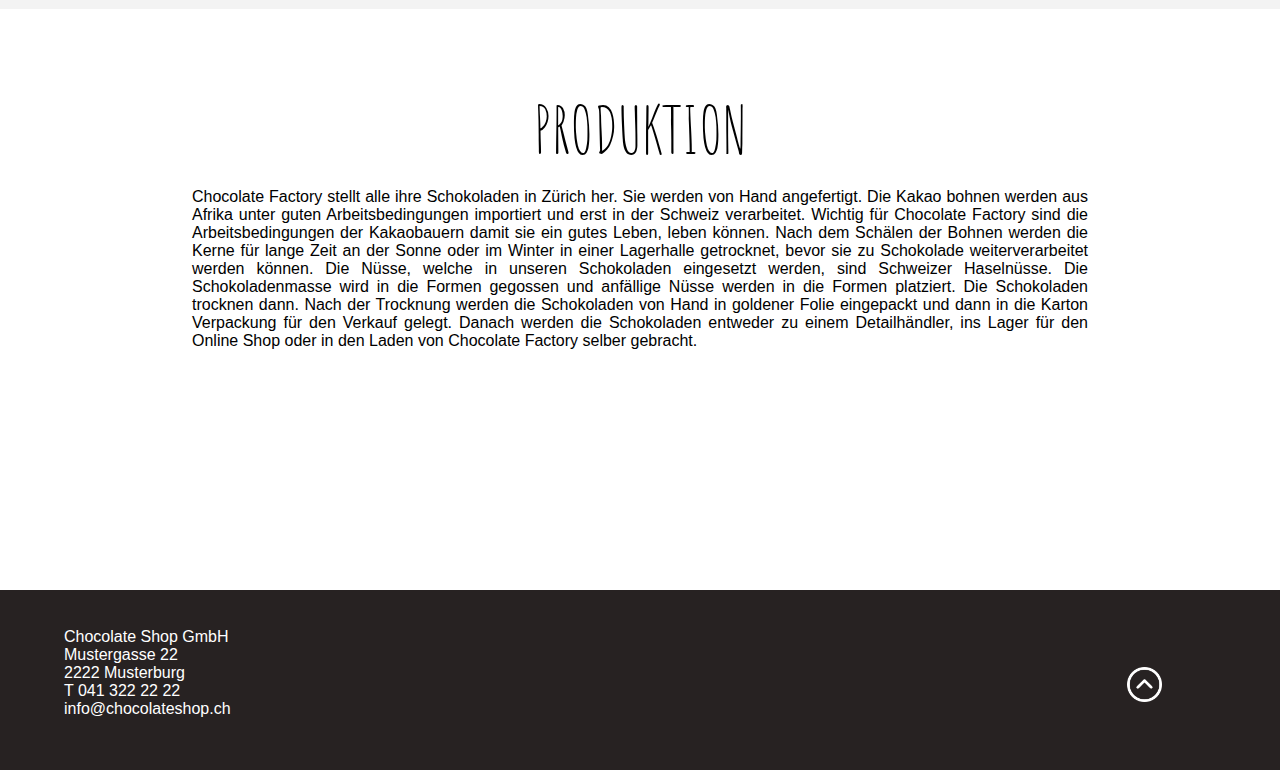
==== commit b30ac6f4: "Update index.html" ====
--- a/index.html
+++ b/index.html
@@ -45,36 +45,15 @@
     <div class="produktion">
         <h2>PRODUKTION</h2><br>
         <p>
-            Lorem ipsum, dolor sit amet consectetur adipisicing elit. Quam sed cumque deserunt harum praesentium,
-            laborum voluptates fugiat eligendi labore laboriosam eos, impedit aliquid molestias voluptatem corrupti.
-            Quis illo nemo hic? Lorem ipsum dolor sit amet consectetur adipisicing elit. Obcaecati, possimus at
-            similique
-            maiores adipisci optio temporibus vero repellat totam labore doloribus, reiciendis harum id rerum quasi!
-            Ab dolore excepturi corrupti. Lorem ipsum dolor sit amet consectetur adipisicing elit. Dolores eos nisi
-            earum sunt exercitationem ab, quaerat maiores perferendis dolore in quibusdam omnis recusandae. Adipisci
-            nostrum facilis deserunt officiis consequuntur dolores. Lorem ipsum dolor sit amet consectetur adipisicing
-            elit.
-            Natus non ipsa, ipsum cumque maiores eveniet asperiores ut quaerat similique, molestiae voluptatem minus
-            suscipit,
-            aspernatur odio iure fuga culpa obcaecati quod. Lorem ipsum dolor sit amet, consectetur adipisicing elit.
-            Dolores harum nulla excepturi quibusdam autem adipisci quas eaque similique, delectus necessitatibus quo
-            commodi ex a maxime dolorum consequatur nisi labore odit! lorem lorem Lorem ipsum dolor sit amet
-            consectetur,
-            adipisicing elit. Fuga ea nisi veritatis unde nihil minus maxime, ut rem quidem illo libero dolorum quam nam
-            labore aut consectetur sapiente enim suscipit. Lorem ipsum dolor sit amet consectetur, adipisicing elit.
-            Voluptas
-            nobis blanditiis enim sequi est esse velit reprehenderit voluptatum hic sapiente. Sit repellendus, dolorum
-            velit consequatur at veniam est mollitia architecto. Lorem ipsum dolor sit amet, consectetur adipisicing
-            elit.
-            Assumenda nam asperiores ullam autem obcaecati provident? Voluptatem illo similique natus unde cum, fuga
-            error
-            quam odio? Omnis corrupti atque possimus maxime! Lorem ipsum dolor sit amet consectetur, adipisicing elit.
-            Animi,
-            temporibus modi ipsum tenetur illo aliquam eveniet voluptatem deserunt rerum magni explicabo? Veritatis
-            ipsam
-            amet aliquam facilis odit, molestias vero illum? Lorem ipsum dolor sit amet consectetur adipisicing elit
-            dam.
-            dolor sit amet consectetur blanditis vero.
+        Chocolate Factory stellt alle ihre Schokoladen in Zürich her. Sie werden von Hand angefertigt. 
+            Die Kakao bohnen werden aus Afrika unter guten Arbeitsbedingungen importiert und erst in der Schweiz verarbeitet. 
+            Wichtig für Chocolate Factory sind die Arbeitsbedingungen der Kakaobauern damit sie ein gutes Leben, leben können.  
+            Nach dem Schälen der Bohnen werden die Kerne für lange Zeit an der Sonne oder im Winter in einer Lagerhalle getrocknet, 
+            bevor sie zu Schokolade weiterverarbeitet werden können. Die Nüsse, welche in unseren Schokoladen eingesetzt werden, sind 
+            Schweizer Haselnüsse.  Die Schokoladenmasse wird in die Formen gegossen und anfällige Nüsse werden in die Formen platziert. 
+            Die Schokoladen trocknen dann. Nach der Trocknung werden die Schokoladen von Hand in goldener Folie eingepackt und dann 
+            in die Karton Verpackung für den Verkauf gelegt. Danach werden die Schokoladen entweder zu einem Detailhändler, ins Lager 
+            für den Online Shop oder in den Laden von Chocolate Factory selber gebracht. 
         </p>
     </div>
 
